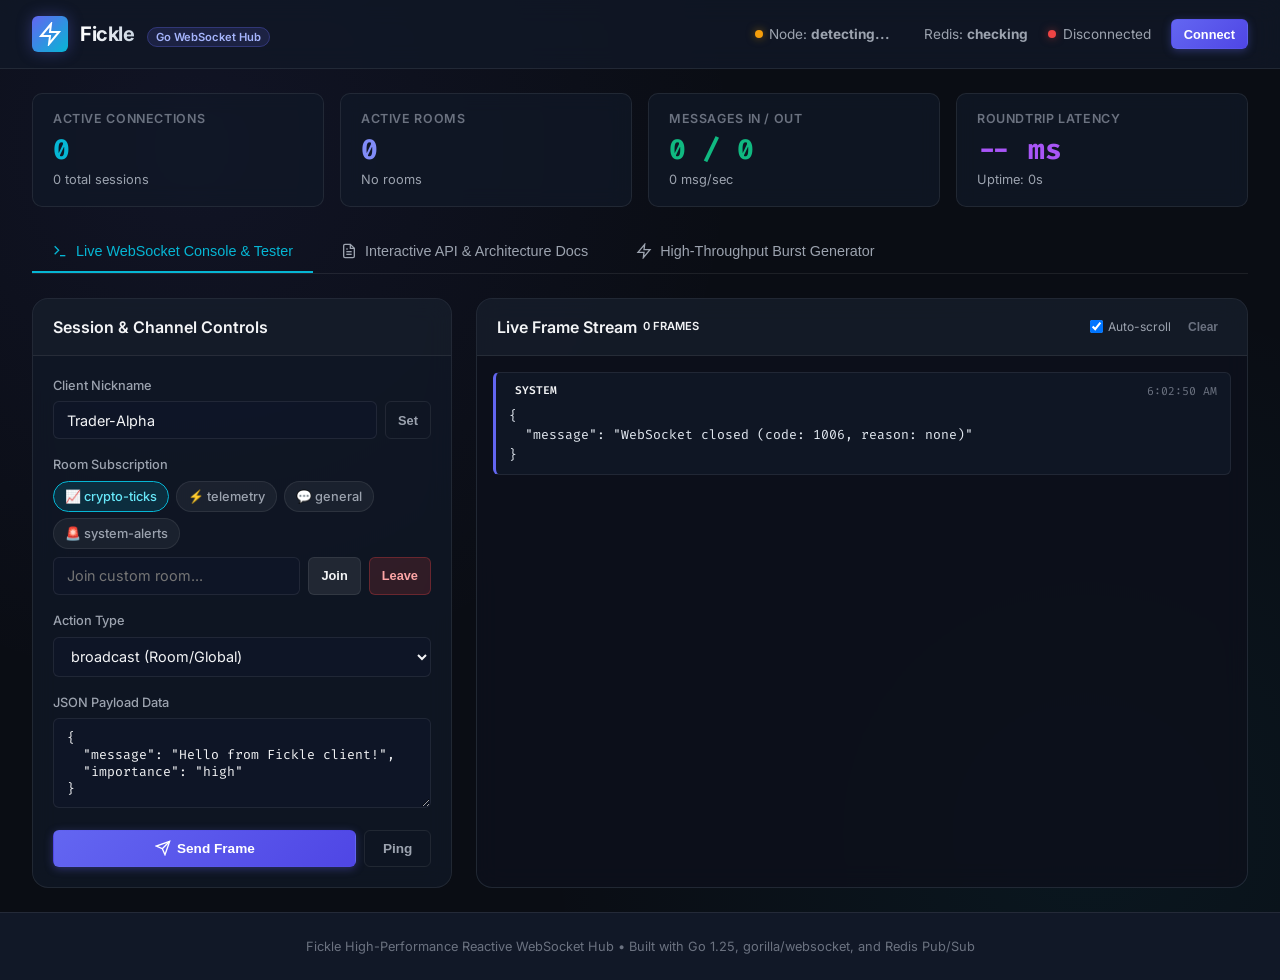
==== web/index.html @ 57c39320 "full app setup and creation" ====
<!DOCTYPE html>
<html lang="en">
<head>
  <meta charset="UTF-8">
  <meta name="viewport" content="width=device-width, initial-scale=1.0">
  <title>Fickle | High-Throughput Concurrent WebSocket Server</title>
  <link rel="preconnect" href="https://fonts.googleapis.com">
  <link rel="preconnect" href="https://fonts.gstatic.com" crossorigin>
  <link href="https://fonts.googleapis.com/css2?family=Fira+Code:wght@400;500;600&family=Inter:wght@300;400;500;600;700&display=swap" rel="stylesheet">
  <link rel="stylesheet" href="style.css">
</head>
<body>
  <!-- Header Bar -->
  <header class="navbar">
    <div class="nav-brand">
      <div class="brand-logo">
        <svg width="24" height="24" viewBox="0 0 24 24" fill="none" stroke="currentColor" stroke-width="2">
          <path d="M13 2L3 14h9l-1 8 10-12h-9l1-8z"></path>
        </svg>
      </div>
      <div class="brand-text">
        <span class="brand-name">Fickle</span>
        <span class="brand-tag">Go WebSocket Hub</span>
      </div>
    </div>

    <!-- Cluster & Connection Status Badges -->
    <div class="nav-status">
      <div class="status-item" id="nodeBadge">
        <span class="dot yellow"></span>
        <span class="status-text">Node: <strong id="nodeId">detecting...</strong></span>
      </div>
      <div class="status-item" id="redisBadge">
        <span class="dot" id="redisDot"></span>
        <span class="status-text">Redis: <strong id="redisStatus">checking</strong></span>
      </div>
      <div class="status-item" id="connBadge">
        <span class="dot red" id="connDot"></span>
        <span class="status-text" id="connStatus">Disconnected</span>
      </div>
      <button id="btnToggleConnect" class="btn btn-primary btn-sm">Connect</button>
    </div>
  </header>

  <!-- Main Container -->
  <main class="container">
    <!-- Top Telemetry Ribbon -->
    <div class="telemetry-ribbon">
      <div class="metric-card">
        <div class="metric-label">Active Connections</div>
        <div class="metric-value text-cyan" id="metricConnections">0</div>
        <div class="metric-sub" id="metricTotalSessions">0 total sessions</div>
      </div>
      <div class="metric-card">
        <div class="metric-label">Active Rooms</div>
        <div class="metric-value text-indigo" id="metricRooms">0</div>
        <div class="metric-sub" id="metricRoomsList">No rooms</div>
      </div>
      <div class="metric-card">
        <div class="metric-label">Messages In / Out</div>
        <div class="metric-value text-emerald">
          <span id="metricMsgIn">0</span> / <span id="metricMsgOut">0</span>
        </div>
        <div class="metric-sub" id="metricRate">0 msg/sec</div>
      </div>
      <div class="metric-card">
        <div class="metric-label">Roundtrip Latency</div>
        <div class="metric-value text-purple" id="metricLatency">-- ms</div>
        <div class="metric-sub" id="metricUptime">Uptime: 0s</div>
      </div>
    </div>

    <!-- View Mode Tabs -->
    <div class="tabs-header">
      <button class="tab-btn active" data-tab="tab-console">
        <svg width="16" height="16" viewBox="0 0 24 24" fill="none" stroke="currentColor" stroke-width="2"><polyline points="4 17 10 11 4 5"></polyline><line x1="12" y1="19" x2="20" y2="19"></line></svg>
        Live WebSocket Console & Tester
      </button>
      <button class="tab-btn" data-tab="tab-docs">
        <svg width="16" height="16" viewBox="0 0 24 24" fill="none" stroke="currentColor" stroke-width="2"><path d="M14 2H6a2 2 0 0 0-2 2v16a2 2 0 0 0 2 2h12a2 2 0 0 0 2-2V8z"></path><polyline points="14 2 14 8 20 8"></polyline><line x1="16" y1="13" x2="8" y2="13"></line><line x1="16" y1="17" x2="8" y2="17"></line><polyline points="10 9 9 9 8 9"></polyline></svg>
        Interactive API & Architecture Docs
      </button>
      <button class="tab-btn" data-tab="tab-bench">
        <svg width="16" height="16" viewBox="0 0 24 24" fill="none" stroke="currentColor" stroke-width="2"><polygon points="13 2 3 14 12 14 11 22 21 10 12 10 13 2"></polygon></svg>
        High-Throughput Burst Generator
      </button>
    </div>

    <!-- TAB 1: CONSOLE & LIVE STREAM -->
    <div id="tab-console" class="tab-content active">
      <div class="grid-2col">
        <!-- Left Panel: Controls & Rooms -->
        <div class="panel">
          <div class="panel-header">
            <h3>Session & Channel Controls</h3>
          </div>
          <div class="panel-body">
            <!-- Client Identity Form -->
            <div class="form-group">
              <label for="inputNickname">Client Nickname</label>
              <div class="input-with-button">
                <input type="text" id="inputNickname" class="form-input" placeholder="e.g. Alice" value="Trader-Alpha">
                <button id="btnUpdateNick" class="btn btn-outline btn-sm">Set</button>
              </div>
            </div>

            <!-- Rooms Management -->
            <div class="form-group">
              <label>Room Subscription</label>
              <div class="room-chips" id="roomChips">
                <span class="chip active" data-room="crypto-ticks">📈 crypto-ticks</span>
                <span class="chip" data-room="telemetry">⚡ telemetry</span>
                <span class="chip" data-room="general">💬 general</span>
                <span class="chip" data-room="system-alerts">🚨 system-alerts</span>
              </div>
              <div class="input-with-button mt-2">
                <input type="text" id="inputCustomRoom" class="form-input" placeholder="Join custom room...">
                <button id="btnJoinRoom" class="btn btn-secondary btn-sm">Join</button>
                <button id="btnLeaveRoom" class="btn btn-danger btn-sm">Leave</button>
              </div>
            </div>

            <!-- Outbound Message Composer -->
            <div class="form-group">
              <label for="selectAction">Action Type</label>
              <select id="selectAction" class="form-select">
                <option value="broadcast">broadcast (Room/Global)</option>
                <option value="direct_msg">direct_msg (P2P Client)</option>
                <option value="ping">ping (Heartbeat check)</option>
              </select>
            </div>

            <div class="form-group" id="groupTargetId" style="display:none;">
              <label for="inputTargetId">Target Client / Session ID</label>
              <input type="text" id="inputTargetId" class="form-input" placeholder="UUID or Session ID">
            </div>

            <div class="form-group">
              <label for="jsonPayload">JSON Payload Data</label>
              <textarea id="jsonPayload" class="form-textarea" rows="4">{
  "message": "Hello from Fickle client!",
  "importance": "high"
}</textarea>
            </div>

            <div class="action-buttons">
              <button id="btnSendFrame" class="btn btn-primary w-full">
                <svg width="16" height="16" viewBox="0 0 24 24" fill="none" stroke="currentColor" stroke-width="2"><line x1="22" y1="2" x2="11" y2="13"></line><polygon points="22 2 15 22 11 13 2 9 22 2"></polygon></svg>
                Send Frame
              </button>
              <button id="btnQuickPing" class="btn btn-outline">Ping</button>
            </div>
          </div>
        </div>

        <!-- Right Panel: Real-Time Stream Viewer -->
        <div class="panel">
          <div class="panel-header flex-between">
            <div class="flex-row">
              <h3>Live Frame Stream</h3>
              <span class="badge" id="streamCounter">0 frames</span>
            </div>
            <div class="flex-row gap-sm">
              <label class="switch-label">
                <input type="checkbox" id="chkAutoScroll" checked> Auto-scroll
              </label>
              <button id="btnClearStream" class="btn btn-ghost btn-xs">Clear</button>
            </div>
          </div>
          <div class="panel-body stream-container" id="streamFeed">
            <div class="stream-placeholder">
              <p>Click "Connect" to open WebSocket connection and stream events.</p>
            </div>
          </div>
        </div>
      </div>
    </div>

    <!-- TAB 2: INTERACTIVE API & ARCHITECTURE DOCS -->
    <div id="tab-docs" class="tab-content">
      <div class="docs-layout">
        <!-- Architecture Overview Card -->
        <div class="doc-card">
          <h2>📐 Architecture & Concurrency Topology</h2>
          <p>
            Fickle is engineered as a zero-copy, highly concurrent WebSocket hub in Go. Each client manages decoupled
            <code>readPump</code> and <code>writePump</code> goroutines connected via buffered channels with write coalescing and automatic backpressure defense.
          </p>

          <div class="ascii-diagram">
┌─────────────────────────────────────────────────────────────────────────────────┐
│                           HORIZONTAL CLUSTER ARCHITECTURE                       │
└─────────────────────────────────────────────────────────────────────────────────┘
        Client A                               Client B
           │ (WebSocket)                          │ (WebSocket)
           ▼                                      ▼
    ┌──────────────┐                       ┌──────────────┐
    │ Fickle Node 1│                       │ Fickle Node 2│
    │  (Port 8080) │                       │  (Port 8081) │
    └──────┬───────┘                       └──────┬───────┘
           │                                      │
           │ (Redis Pub/Sub: fickle:broadcast)    │
           └──────────────────┬───────────────────┘
                              ▼
                     ┌──────────────────┐
                     │ Redis Pub/Sub Hub│
                     │  (Message Sync)  │
                     └──────────────────┘
          </div>

          <h3>Core Concurrency Model</h3>
          <ul class="feature-list">
            <li><strong>Decoupled Goroutines:</strong> Dedicated <code>writePump</code> prevents slow network writes from stalling the event loop.</li>
            <li><strong>Write Coalescing:</strong> If multiple messages are queued in <code>send chan</code>, they are flushed in a single network frame, reducing syscalls under peak load.</li>
            <li><strong>Thread-Safe Mutex Guards:</strong> Atomic session registry and fast read-write mutexes (<code>sync.RWMutex</code>) for room subscriber lookups.</li>
            <li><strong>Redis Multi-Node Sync:</strong> Automatic fanout across cluster instances with origin node filtering to prevent infinite echo loops.</li>
            <li><strong>Request Tracing:</strong> Injects end-to-end <code>trace_id</code> into JSON logs and frame headers for distributed observability.</li>
          </ul>
        </div>

        <!-- WebSocket Protocol Specification -->
        <div class="doc-card">
          <h2>⚡ WebSocket Frame Protocol</h2>
          <p>Clients communicate with the server at <code>ws://host:port/ws</code> using structured JSON frames:</p>

          <div class="protocol-table">
            <table>
              <thead>
                <tr>
                  <th>Action</th>
                  <th>Direction</th>
                  <th>Required Fields</th>
                  <th>Description</th>
                </tr>
              </thead>
              <tbody>
                <tr>
                  <td><code>join_room</code></td>
                  <td>Client ➔ Server</td>
                  <td><code>action, room</code></td>
                  <td>Subscribes connection to a specific broadcast channel</td>
                </tr>
                <tr>
                  <td><code>leave_room</code></td>
                  <td>Client ➔ Server</td>
                  <td><code>action, room</code></td>
                  <td>Unsubscribes from the specified room</td>
                </tr>
                <tr>
                  <td><code>broadcast</code></td>
                  <td>Client ➔ Server</td>
                  <td><code>action, data</code> (room optional)</td>
                  <td>Broadcasts message to room members or globally; syncs over Redis</td>
                </tr>
                <tr>
                  <td><code>direct_msg</code></td>
                  <td>Client ➔ Server</td>
                  <td><code>action, target_id, data</code></td>
                  <td>Point-to-point delivery to a specific client/session ID</td>
                </tr>
                <tr>
                  <td><code>ping</code></td>
                  <td>Client ➔ Server</td>
                  <td><code>action</code></td>
                  <td>Application-level heartbeat request (server returns <code>pong</code>)</td>
                </tr>
              </tbody>
            </table>
          </div>

          <h3>Example Inbound Frame</h3>
          <pre class="code-block"><code>{
  "action": "broadcast",
  "room": "crypto-ticks",
  "data": { "symbol": "BTC/USDT", "signal": "BUY", "volume": 142.5 },
  "trace_id": "a90b6ec6-3684-48f5-93df-499346617bb4"
}</code></pre>

          <h3>Example Outbound Envelope</h3>
          <pre class="code-block"><code>{
  "type": "message",
  "action": "broadcast",
  "room": "crypto-ticks",
  "sender": {
    "id": "c1f7b7e6-72be-4977-9430-6644f14188b8",
    "nickname": "Trader-Alpha",
    "session_id": "4ddca12a-4db5-4b4d-be78-2d88194a8220"
  },
  "data": { ... },
  "trace_id": "a90b6ec6-3684-48f5-93df-499346617bb4",
  "node_id": "fickle-node-1",
  "timestamp": 1729221500000
}</code></pre>
        </div>

        <!-- REST API Reference -->
        <div class="doc-card">
          <h2>🌐 REST Management Endpoints</h2>
          <div class="endpoint-item">
            <div class="endpoint-badge get">GET</div>
            <div class="endpoint-url">/healthz</div>
            <div class="endpoint-desc">Health probe returning uptime, active connections, and Redis status.</div>
          </div>
          <div class="endpoint-item">
            <div class="endpoint-badge get">GET</div>
            <div class="endpoint-url">/api/v1/metrics</div>
            <div class="endpoint-desc">Operational telemetry: msgs in/out, active rooms, total sessions.</div>
          </div>
          <div class="endpoint-item">
            <div class="endpoint-badge get">GET</div>
            <div class="endpoint-url">/api/v1/rooms</div>
            <div class="endpoint-desc">List of all active rooms with client membership counts.</div>
          </div>
          <div class="endpoint-item">
            <div class="endpoint-badge post">POST</div>
            <div class="endpoint-url">/api/v1/broadcast</div>
            <div class="endpoint-desc">External webhook endpoint to publish frames into any WebSocket room.</div>
          </div>

          <h3>cURL Integration Example</h3>
          <pre class="code-block"><code>curl -X POST http://localhost:8080/api/v1/broadcast \
  -H "Content-Type: application/json" \
  -H "X-Request-ID: $(uuidgen)" \
  -d '{"room":"crypto-ticks","data":{"symbol":"SOL/USDT","price":198.40}}'</code></pre>
        </div>
      </div>
    </div>

    <!-- TAB 3: HIGH-THROUGHPUT BURST GENERATOR -->
    <div id="tab-bench" class="tab-content">
      <div class="doc-card">
        <h2>🚀 High-Throughput Burst & Stress Generator</h2>
        <p>
          Simulate high-concurrency client load directly from your browser to test server throughput, channel buffering,
          and Redis synchronization!
        </p>

        <div class="burst-controls">
          <div class="form-group">
            <label>Burst Rate: <span id="rateLabel" class="text-cyan">20 messages / sec</span></label>
            <input type="range" id="rateSlider" min="5" max="100" value="20" step="5" class="form-range">
          </div>

          <div class="form-group">
            <label for="selectBurstRoom">Target Room</label>
            <select id="selectBurstRoom" class="form-select">
              <option value="crypto-ticks">crypto-ticks</option>
              <option value="telemetry">telemetry</option>
              <option value="general">general</option>
            </select>
          </div>

          <div class="burst-actions">
            <button id="btnStartBurst" class="btn btn-primary">Start High-Rate Burst</button>
            <button id="btnStopBurst" class="btn btn-danger" disabled>Stop Burst</button>
          </div>
        </div>

        <div class="burst-metrics-grid">
          <div class="metric-card">
            <div class="metric-label">Burst Frames Dispatched</div>
            <div class="metric-value text-cyan" id="burstSentCount">0</div>
          </div>
          <div class="metric-card">
            <div class="metric-label">Acks / Echoes Received</div>
            <div class="metric-value text-emerald" id="burstRecvCount">0</div>
          </div>
          <div class="metric-card">
            <div class="metric-label">Measured Delivery Rate</div>
            <div class="metric-value text-purple" id="burstRateDisplay">0 msg/s</div>
          </div>
        </div>
      </div>
    </div>
  </main>

  <footer class="footer">
    <p>Fickle High-Performance Reactive WebSocket Hub • Built with Go 1.25, gorilla/websocket, and Redis Pub/Sub</p>
  </footer>

  <script src="app.js"></script>
</body>
</html>
---- web/style.css ----
/* Modern Design System Tokens */
:root {
  --bg-primary: #0a0d14;
  --bg-surface: #111827;
  --bg-card: rgba(17, 24, 39, 0.75);
  --bg-card-hover: rgba(30, 41, 59, 0.85);
  --border-color: rgba(255, 255, 255, 0.08);
  --border-focus: #6366f1;

  --text-main: #f3f4f6;
  --text-muted: #9ca3af;
  --text-dim: #6b7280;

  --accent-indigo: #6366f1;
  --accent-indigo-glow: rgba(99, 102, 241, 0.35);
  --accent-cyan: #06b6d4;
  --accent-cyan-glow: rgba(6, 182, 212, 0.3);
  --accent-emerald: #10b981;
  --accent-emerald-glow: rgba(16, 185, 129, 0.3);
  --accent-purple: #a855f7;
  --accent-yellow: #f59e0b;
  --accent-red: #ef4444;

  --radius-sm: 6px;
  --radius-md: 10px;
  --radius-lg: 16px;

  --font-sans: 'Inter', -apple-system, BlinkMacSystemFont, 'Segoe UI', Roboto, sans-serif;
  --font-mono: 'Fira Code', monospace;
  --transition: all 0.2s cubic-bezier(0.16, 1, 0.3, 1);
}

* {
  box-sizing: border-box;
  margin: 0;
  padding: 0;
}

body {
  font-family: var(--font-sans);
  background-color: var(--bg-primary);
  color: var(--text-main);
  line-height: 1.5;
  min-height: 100vh;
  display: flex;
  flex-direction: column;
  background-image: 
    radial-gradient(circle at 15% 15%, rgba(99, 102, 241, 0.08) 0%, transparent 40%),
    radial-gradient(circle at 85% 85%, rgba(6, 182, 212, 0.06) 0%, transparent 40%);
}

/* Header & Navbar */
.navbar {
  display: flex;
  justify-content: space-between;
  align-items: center;
  padding: 1rem 2rem;
  background: rgba(17, 24, 39, 0.8);
  backdrop-filter: blur(12px);
  border-bottom: 1px solid var(--border-color);
  position: sticky;
  top: 0;
  z-index: 100;
}

.nav-brand {
  display: flex;
  align-items: center;
  gap: 0.75rem;
}

.brand-logo {
  background: linear-gradient(135deg, var(--accent-indigo), var(--accent-cyan));
  color: white;
  width: 36px;
  height: 36px;
  border-radius: var(--radius-sm);
  display: flex;
  align-items: center;
  justify-content: center;
  box-shadow: 0 0 15px var(--accent-indigo-glow);
}

.brand-name {
  font-size: 1.25rem;
  font-weight: 700;
  letter-spacing: -0.02em;
  background: linear-gradient(90deg, #fff, #cbd5e1);
  -webkit-background-clip: text;
  -webkit-text-fill-color: transparent;
}

.brand-tag {
  font-size: 0.7rem;
  font-weight: 600;
  padding: 2px 8px;
  background: rgba(99, 102, 241, 0.15);
  color: #a5b4fc;
  border: 1px solid rgba(99, 102, 241, 0.3);
  border-radius: 999px;
  margin-left: 0.5rem;
}

.nav-status {
  display: flex;
  align-items: center;
  gap: 1.25rem;
}

.status-item {
  display: flex;
  align-items: center;
  gap: 0.4rem;
  font-size: 0.85rem;
  color: var(--text-muted);
}

.dot {
  width: 8px;
  height: 8px;
  border-radius: 50%;
  display: inline-block;
}

.dot.green {
  background-color: var(--accent-emerald);
  box-shadow: 0 0 8px var(--accent-emerald-glow);
}

.dot.red {
  background-color: var(--accent-red);
  box-shadow: 0 0 8px rgba(239, 68, 68, 0.5);
}

.dot.yellow {
  background-color: var(--accent-yellow);
  box-shadow: 0 0 8px rgba(245, 158, 11, 0.5);
}

/* Layout Container */
.container {
  max-width: 1400px;
  margin: 0 auto;
  padding: 1.5rem 2rem;
  flex: 1;
  width: 100%;
}

/* Telemetry Ribbon */
.telemetry-ribbon {
  display: grid;
  grid-template-columns: repeat(auto-fit, minmax(220px, 1fr));
  gap: 1rem;
  margin-bottom: 1.5rem;
}

.metric-card {
  background: var(--bg-card);
  backdrop-filter: blur(10px);
  border: 1px solid var(--border-color);
  border-radius: var(--radius-md);
  padding: 1rem 1.25rem;
  display: flex;
  flex-direction: column;
  transition: var(--transition);
}

.metric-card:hover {
  border-color: rgba(255, 255, 255, 0.15);
  transform: translateY(-2px);
  box-shadow: 0 8px 24px rgba(0, 0, 0, 0.3);
}

.metric-label {
  font-size: 0.78rem;
  text-transform: uppercase;
  letter-spacing: 0.05em;
  color: var(--text-dim);
  margin-bottom: 0.25rem;
  font-weight: 600;
}

.metric-value {
  font-size: 1.75rem;
  font-weight: 700;
  font-family: var(--font-mono);
  line-height: 1.2;
}

.metric-sub {
  font-size: 0.8rem;
  color: var(--text-muted);
  margin-top: 0.25rem;
}

.text-cyan { color: var(--accent-cyan); }
.text-indigo { color: #818cf8; }
.text-emerald { color: var(--accent-emerald); }
.text-purple { color: var(--accent-purple); }

/* Tabs Header */
.tabs-header {
  display: flex;
  gap: 0.5rem;
  border-bottom: 1px solid var(--border-color);
  margin-bottom: 1.5rem;
}

.tab-btn {
  display: flex;
  align-items: center;
  gap: 0.5rem;
  padding: 0.75rem 1.25rem;
  background: transparent;
  border: none;
  border-bottom: 2px solid transparent;
  color: var(--text-muted);
  font-size: 0.9rem;
  font-weight: 500;
  cursor: pointer;
  transition: var(--transition);
}

.tab-btn:hover {
  color: var(--text-main);
}

.tab-btn.active {
  color: var(--accent-cyan);
  border-bottom-color: var(--accent-cyan);
}

.tab-content {
  display: none;
}

.tab-content.active {
  display: block;
}

/* Grid Layouts */
.grid-2col {
  display: grid;
  grid-template-columns: 420px 1fr;
  gap: 1.5rem;
}

@media (max-width: 1024px) {
  .grid-2col {
    grid-template-columns: 1fr;
  }
}

/* Panels */
.panel {
  background: var(--bg-card);
  backdrop-filter: blur(12px);
  border: 1px solid var(--border-color);
  border-radius: var(--radius-lg);
  overflow: hidden;
  display: flex;
  flex-direction: column;
}

.panel-header {
  padding: 1rem 1.25rem;
  border-bottom: 1px solid var(--border-color);
  background: rgba(255, 255, 255, 0.02);
}

.panel-header h3 {
  font-size: 1rem;
  font-weight: 600;
  color: var(--text-main);
}

.panel-body {
  padding: 1.25rem;
  flex: 1;
}

/* Forms & Inputs */
.form-group {
  margin-bottom: 1rem;
}

.form-group label {
  display: block;
  font-size: 0.8rem;
  font-weight: 500;
  color: var(--text-muted);
  margin-bottom: 0.4rem;
}

.form-input, .form-select, .form-textarea {
  width: 100%;
  background: rgba(15, 23, 42, 0.6);
  border: 1px solid var(--border-color);
  border-radius: var(--radius-sm);
  padding: 0.6rem 0.8rem;
  color: var(--text-main);
  font-family: var(--font-sans);
  font-size: 0.9rem;
  transition: var(--transition);
}

.form-textarea {
  font-family: var(--font-mono);
  font-size: 0.82rem;
  resize: vertical;
}

.form-input:focus, .form-select:focus, .form-textarea:focus {
  outline: none;
  border-color: var(--accent-indigo);
  box-shadow: 0 0 0 3px var(--accent-indigo-glow);
}

.input-with-button {
  display: flex;
  gap: 0.5rem;
}

.input-with-button .form-input {
  flex: 1;
}

.mt-2 { margin-top: 0.5rem; }
.w-full { width: 100%; }

/* Buttons */
.btn {
  display: inline-flex;
  align-items: center;
  justify-content: center;
  gap: 0.4rem;
  padding: 0.6rem 1.1rem;
  font-size: 0.85rem;
  font-weight: 600;
  border-radius: var(--radius-sm);
  cursor: pointer;
  border: 1px solid transparent;
  transition: var(--transition);
  user-select: none;
}

.btn-sm {
  padding: 0.4rem 0.75rem;
  font-size: 0.8rem;
}

.btn-xs {
  padding: 0.25rem 0.5rem;
  font-size: 0.75rem;
}

.btn-primary {
  background: linear-gradient(135deg, var(--accent-indigo), #4f46e5);
  color: white;
  box-shadow: 0 2px 8px var(--accent-indigo-glow);
}

.btn-primary:hover {
  background: linear-gradient(135deg, #4f46e5, #4338ca);
  transform: translateY(-1px);
}

.btn-secondary {
  background: rgba(255, 255, 255, 0.08);
  color: var(--text-main);
  border-color: var(--border-color);
}

.btn-secondary:hover {
  background: rgba(255, 255, 255, 0.14);
}

.btn-outline {
  background: transparent;
  border-color: var(--border-color);
  color: var(--text-muted);
}

.btn-outline:hover {
  border-color: var(--accent-indigo);
  color: var(--text-main);
}

.btn-danger {
  background: rgba(239, 68, 68, 0.15);
  color: #fca5a5;
  border-color: rgba(239, 68, 68, 0.3);
}

.btn-danger:hover {
  background: rgba(239, 68, 68, 0.25);
}

.btn-ghost {
  background: transparent;
  color: var(--text-dim);
}

.btn-ghost:hover {
  color: var(--text-main);
}

.btn:disabled {
  opacity: 0.5;
  cursor: not-allowed;
  transform: none;
}

.action-buttons {
  display: flex;
  gap: 0.5rem;
  margin-top: 0.75rem;
}

/* Room Chips */
.room-chips {
  display: flex;
  flex-wrap: wrap;
  gap: 0.4rem;
}

.chip {
  padding: 0.3rem 0.7rem;
  font-size: 0.8rem;
  font-weight: 500;
  border-radius: 999px;
  background: rgba(255, 255, 255, 0.05);
  border: 1px solid var(--border-color);
  color: var(--text-muted);
  cursor: pointer;
  transition: var(--transition);
}

.chip:hover {
  background: rgba(255, 255, 255, 0.1);
  color: var(--text-main);
}

.chip.active {
  background: rgba(6, 182, 212, 0.15);
  border-color: var(--accent-cyan);
  color: #67e8f9;
}

/* Stream Viewer */
.stream-container {
  height: 540px;
  overflow-y: auto;
  display: flex;
  flex-direction: column;
  gap: 0.6rem;
  background: rgba(10, 13, 20, 0.6);
  font-family: var(--font-mono);
  font-size: 0.82rem;
  border-radius: 0 0 var(--radius-lg) var(--radius-lg);
  padding: 1rem;
}

.stream-placeholder {
  display: flex;
  align-items: center;
  justify-content: center;
  height: 100%;
  color: var(--text-dim);
  font-size: 0.9rem;
}

.frame-item {
  background: rgba(17, 24, 39, 0.85);
  border: 1px solid var(--border-color);
  border-left: 3px solid var(--accent-indigo);
  border-radius: var(--radius-sm);
  padding: 0.6rem 0.8rem;
  animation: fadeIn 0.15s ease-out;
}

.frame-item.tick {
  border-left-color: var(--accent-cyan);
}

.frame-item.ack {
  border-left-color: var(--accent-emerald);
}

.frame-item.error {
  border-left-color: var(--accent-red);
}

.frame-header {
  display: flex;
  justify-content: space-between;
  align-items: center;
  margin-bottom: 0.3rem;
  font-size: 0.75rem;
}

.frame-meta {
  display: flex;
  align-items: center;
  gap: 0.4rem;
}

.badge {
  display: inline-block;
  padding: 1px 6px;
  border-radius: 4px;
  font-size: 0.7rem;
  font-weight: 600;
  text-transform: uppercase;
}

.badge-room {
  background: rgba(6, 182, 212, 0.15);
  color: #67e8f9;
}

.badge-sender {
  background: rgba(99, 102, 241, 0.15);
  color: #a5b4fc;
}

.frame-time {
  color: var(--text-dim);
  font-size: 0.72rem;
}

.frame-body {
  color: #e2e8f0;
  white-space: pre-wrap;
  word-break: break-all;
  max-height: 180px;
  overflow-y: auto;
}

/* Documentation Layout */
.docs-layout {
  display: flex;
  flex-direction: column;
  gap: 1.5rem;
}

.doc-card {
  background: var(--bg-card);
  border: 1px solid var(--border-color);
  border-radius: var(--radius-lg);
  padding: 1.5rem 2rem;
}

.doc-card h2 {
  font-size: 1.35rem;
  font-weight: 700;
  margin-bottom: 0.75rem;
  color: var(--text-main);
}

.doc-card h3 {
  font-size: 1rem;
  font-weight: 600;
  margin: 1.25rem 0 0.5rem 0;
  color: #cbd5e1;
}

.doc-card p {
  color: var(--text-muted);
  margin-bottom: 1rem;
  line-height: 1.6;
}

.ascii-diagram {
  background: #060910;
  border: 1px solid rgba(255, 255, 255, 0.05);
  border-radius: var(--radius-sm);
  padding: 1.25rem;
  font-family: var(--font-mono);
  font-size: 0.8rem;
  color: #38bdf8;
  overflow-x: auto;
  margin: 1rem 0;
  line-height: 1.4;
}

.feature-list {
  list-style: none;
  display: flex;
  flex-direction: column;
  gap: 0.5rem;
}

.feature-list li {
  position: relative;
  padding-left: 1.5rem;
  color: var(--text-muted);
}

.feature-list li::before {
  content: "✔";
  position: absolute;
  left: 0;
  color: var(--accent-emerald);
  font-size: 0.8rem;
}

.protocol-table {
  overflow-x: auto;
  margin: 1rem 0;
}

table {
  width: 100%;
  border-collapse: collapse;
  font-size: 0.85rem;
}

th, td {
  padding: 0.75rem 1rem;
  text-align: left;
  border-bottom: 1px solid var(--border-color);
}

th {
  background: rgba(255, 255, 255, 0.03);
  color: var(--text-dim);
  text-transform: uppercase;
  font-size: 0.72rem;
  letter-spacing: 0.05em;
}

td code {
  background: rgba(255, 255, 255, 0.07);
  padding: 2px 6px;
  border-radius: 4px;
  font-family: var(--font-mono);
  font-size: 0.8rem;
  color: #93c5fd;
}

.code-block {
  background: #060910;
  border: 1px solid var(--border-color);
  border-radius: var(--radius-sm);
  padding: 1rem;
  font-family: var(--font-mono);
  font-size: 0.82rem;
  color: #a5f3fc;
  overflow-x: auto;
  margin: 0.75rem 0;
}

.endpoint-item {
  display: flex;
  align-items: center;
  gap: 0.75rem;
  padding: 0.6rem 0;
  border-bottom: 1px solid rgba(255, 255, 255, 0.04);
}

.endpoint-badge {
  font-size: 0.72rem;
  font-weight: 700;
  padding: 2px 8px;
  border-radius: 4px;
  font-family: var(--font-mono);
}

.endpoint-badge.get {
  background: rgba(16, 185, 129, 0.15);
  color: #34d399;
}

.endpoint-badge.post {
  background: rgba(99, 102, 241, 0.15);
  color: #818cf8;
}

.endpoint-url {
  font-family: var(--font-mono);
  font-size: 0.88rem;
  color: var(--text-main);
  min-width: 140px;
}

.endpoint-desc {
  font-size: 0.84rem;
  color: var(--text-muted);
}

/* Burst Tab */
.burst-controls {
  background: rgba(15, 23, 42, 0.4);
  border: 1px solid var(--border-color);
  border-radius: var(--radius-md);
  padding: 1.25rem;
  margin: 1.5rem 0;
  max-width: 600px;
}

.form-range {
  width: 100%;
  accent-color: var(--accent-cyan);
}

.burst-actions {
  display: flex;
  gap: 0.75rem;
  margin-top: 1rem;
}

.burst-metrics-grid {
  display: grid;
  grid-template-columns: repeat(auto-fit, minmax(220px, 1fr));
  gap: 1rem;
  max-width: 800px;
}

/* Utilities & Animations */
.flex-between {
  display: flex;
  justify-content: space-between;
  align-items: center;
}

.flex-row {
  display: flex;
  align-items: center;
}

.gap-sm {
  gap: 0.5rem;
}

.switch-label {
  font-size: 0.75rem;
  color: var(--text-muted);
  cursor: pointer;
  display: flex;
  align-items: center;
  gap: 0.3rem;
}

@keyframes fadeIn {
  from { opacity: 0; transform: translateY(-4px); }
  to { opacity: 1; transform: translateY(0); }
}

.footer {
  text-align: center;
  padding: 1.5rem;
  font-size: 0.8rem;
  color: var(--text-dim);
  border-top: 1px solid var(--border-color);
  background: var(--bg-surface);
}
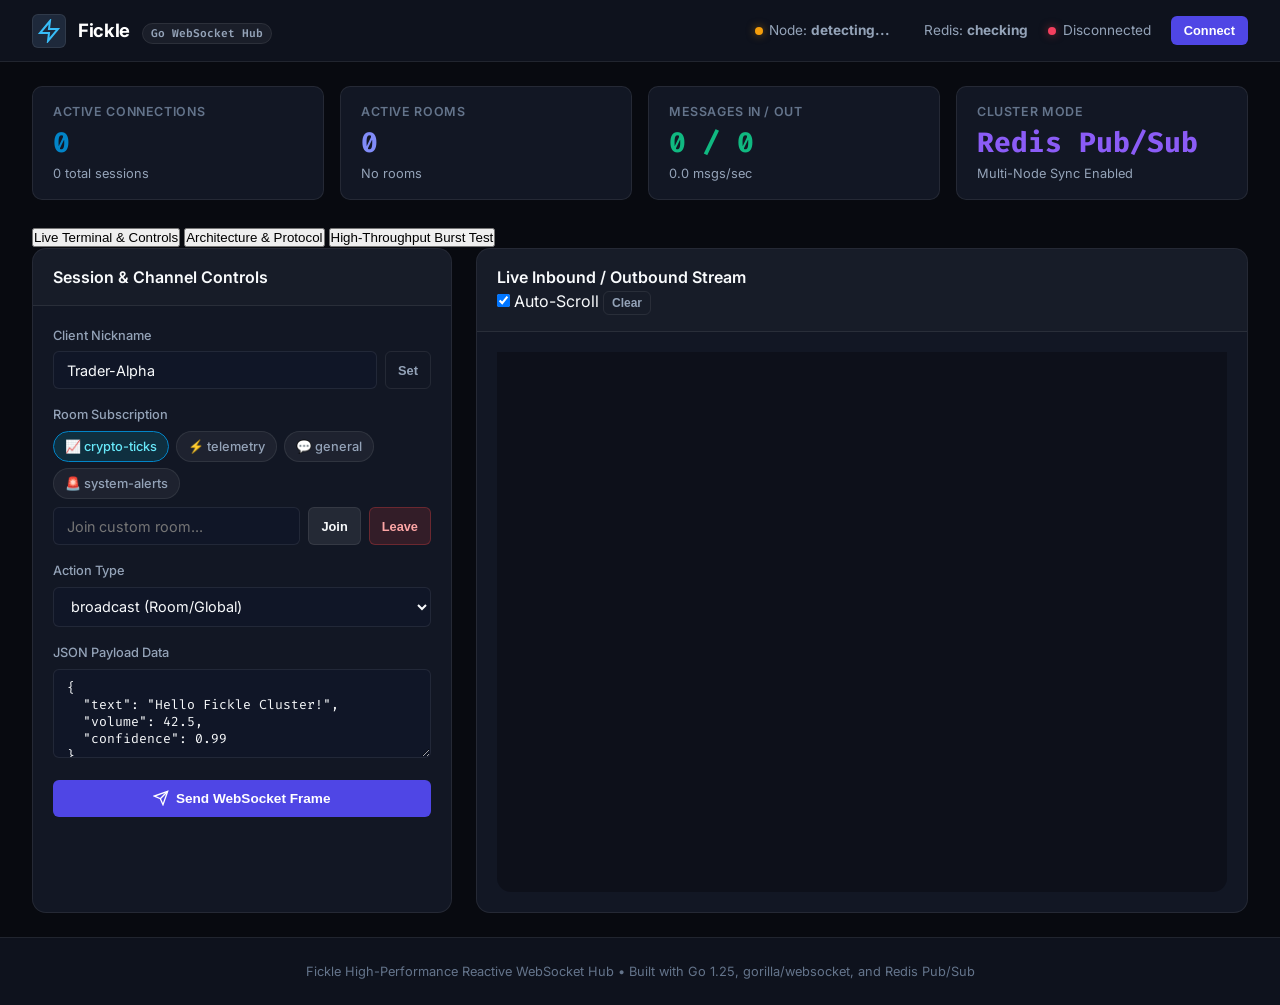
==== commit bba908bc: "feat: layered clean architecture and modern developer console UI" ====
--- a/web/index.html
+++ b/web/index.html
@@ -61,32 +61,23 @@
         <div class="metric-value text-emerald">
           <span id="metricMsgIn">0</span> / <span id="metricMsgOut">0</span>
         </div>
-        <div class="metric-sub" id="metricRate">0 msg/sec</div>
+        <div class="metric-sub" id="metricRate">0.0 msgs/sec</div>
       </div>
       <div class="metric-card">
-        <div class="metric-label">Roundtrip Latency</div>
-        <div class="metric-value text-purple" id="metricLatency">-- ms</div>
-        <div class="metric-sub" id="metricUptime">Uptime: 0s</div>
-      </div>
-    </div>
-
-    <!-- View Mode Tabs -->
-    <div class="tabs-header">
-      <button class="tab-btn active" data-tab="tab-console">
-        <svg width="16" height="16" viewBox="0 0 24 24" fill="none" stroke="currentColor" stroke-width="2"><polyline points="4 17 10 11 4 5"></polyline><line x1="12" y1="19" x2="20" y2="19"></line></svg>
-        Live WebSocket Console & Tester
-      </button>
-      <button class="tab-btn" data-tab="tab-docs">
-        <svg width="16" height="16" viewBox="0 0 24 24" fill="none" stroke="currentColor" stroke-width="2"><path d="M14 2H6a2 2 0 0 0-2 2v16a2 2 0 0 0 2 2h12a2 2 0 0 0 2-2V8z"></path><polyline points="14 2 14 8 20 8"></polyline><line x1="16" y1="13" x2="8" y2="13"></line><line x1="16" y1="17" x2="8" y2="17"></line><polyline points="10 9 9 9 8 9"></polyline></svg>
-        Interactive API & Architecture Docs
-      </button>
-      <button class="tab-btn" data-tab="tab-bench">
-        <svg width="16" height="16" viewBox="0 0 24 24" fill="none" stroke="currentColor" stroke-width="2"><polygon points="13 2 3 14 12 14 11 22 21 10 12 10 13 2"></polygon></svg>
-        High-Throughput Burst Generator
-      </button>
-    </div>
-
-    <!-- TAB 1: CONSOLE & LIVE STREAM -->
+        <div class="metric-label">Cluster Mode</div>
+        <div class="metric-value text-purple" id="metricClusterMode">Redis Pub/Sub</div>
+        <div class="metric-sub">Multi-Node Sync Enabled</div>
+      </div>
+    </div>
+
+    <!-- Tab Bar -->
+    <div class="tab-bar">
+      <button class="tab-button active" data-tab="tab-console">Live Terminal & Controls</button>
+      <button class="tab-button" data-tab="tab-docs">Architecture & Protocol</button>
+      <button class="tab-button" data-tab="tab-bench">High-Throughput Burst Test</button>
+    </div>
+
+    <!-- TAB 1: LIVE CONSOLE -->
     <div id="tab-console" class="tab-content active">
       <div class="grid-2col">
         <!-- Left Panel: Controls & Rooms -->
@@ -138,45 +129,42 @@
             <div class="form-group">
               <label for="jsonPayload">JSON Payload Data</label>
               <textarea id="jsonPayload" class="form-textarea" rows="4">{
-  "message": "Hello from Fickle client!",
-  "importance": "high"
+  "text": "Hello Fickle Cluster!",
+  "volume": 42.5,
+  "confidence": 0.99
 }</textarea>
             </div>
 
-            <div class="action-buttons">
-              <button id="btnSendFrame" class="btn btn-primary w-full">
+            <div class="form-actions">
+              <button id="btnSendMessage" class="btn btn-primary" style="width:100%;">
                 <svg width="16" height="16" viewBox="0 0 24 24" fill="none" stroke="currentColor" stroke-width="2"><line x1="22" y1="2" x2="11" y2="13"></line><polygon points="22 2 15 22 11 13 2 9 22 2"></polygon></svg>
-                Send Frame
+                Send WebSocket Frame
               </button>
-              <button id="btnQuickPing" class="btn btn-outline">Ping</button>
-            </div>
-          </div>
-        </div>
-
-        <!-- Right Panel: Real-Time Stream Viewer -->
+            </div>
+          </div>
+        </div>
+
+        <!-- Right Panel: Real-time Message Stream -->
         <div class="panel">
-          <div class="panel-header flex-between">
-            <div class="flex-row">
-              <h3>Live Frame Stream</h3>
-              <span class="badge" id="streamCounter">0 frames</span>
-            </div>
-            <div class="flex-row gap-sm">
-              <label class="switch-label">
-                <input type="checkbox" id="chkAutoScroll" checked> Auto-scroll
+          <div class="panel-header">
+            <h3>Live Inbound / Outbound Stream</h3>
+            <div class="panel-header-actions">
+              <label class="checkbox-label">
+                <input type="checkbox" id="chkAutoScroll" checked> Auto-Scroll
               </label>
-              <button id="btnClearStream" class="btn btn-ghost btn-xs">Clear</button>
-            </div>
-          </div>
-          <div class="panel-body stream-container" id="streamFeed">
-            <div class="stream-placeholder">
-              <p>Click "Connect" to open WebSocket connection and stream events.</p>
-            </div>
-          </div>
-        </div>
-      </div>
-    </div>
-
-    <!-- TAB 2: INTERACTIVE API & ARCHITECTURE DOCS -->
+              <button id="btnClearStream" class="btn btn-outline btn-xs">Clear</button>
+            </div>
+          </div>
+          <div class="panel-body p-0">
+            <div id="messageStream" class="stream-container">
+              <!-- Dynamically populated stream items -->
+            </div>
+          </div>
+        </div>
+      </div>
+    </div>
+
+    <!-- TAB 2: ARCHITECTURE & PROTOCOL DOCS -->
     <div id="tab-docs" class="tab-content">
       <div class="docs-layout">
         <!-- Architecture Overview Card -->
@@ -187,10 +175,10 @@
             <code>readPump</code> and <code>writePump</code> goroutines connected via buffered channels with write coalescing and automatic backpressure defense.
           </p>
 
-          <div class="ascii-diagram">
-┌─────────────────────────────────────────────────────────────────────────────────┐
-│                           HORIZONTAL CLUSTER ARCHITECTURE                       │
-└─────────────────────────────────────────────────────────────────────────────────┘
+          <pre class="ascii-diagram">
+┌─────────────────────────────────────────────────────────────────────────────┐
+│                           HORIZONTAL CLUSTER ARCHITECTURE                   │
+└─────────────────────────────────────────────────────────────────────────────┘
         Client A                               Client B
            │ (WebSocket)                          │ (WebSocket)
            ▼                                      ▼
@@ -206,7 +194,7 @@
                      │ Redis Pub/Sub Hub│
                      │  (Message Sync)  │
                      └──────────────────┘
-          </div>
+          </pre>
 
           <h3>Core Concurrency Model</h3>
           <ul class="feature-list">
@@ -236,31 +224,31 @@
               <tbody>
                 <tr>
                   <td><code>join_room</code></td>
-                  <td>Client ➔ Server</td>
+                  <td>Client → Server</td>
                   <td><code>action, room</code></td>
                   <td>Subscribes connection to a specific broadcast channel</td>
                 </tr>
                 <tr>
                   <td><code>leave_room</code></td>
-                  <td>Client ➔ Server</td>
+                  <td>Client → Server</td>
                   <td><code>action, room</code></td>
                   <td>Unsubscribes from the specified room</td>
                 </tr>
                 <tr>
                   <td><code>broadcast</code></td>
-                  <td>Client ➔ Server</td>
+                  <td>Client → Server</td>
                   <td><code>action, data</code> (room optional)</td>
                   <td>Broadcasts message to room members or globally; syncs over Redis</td>
                 </tr>
                 <tr>
                   <td><code>direct_msg</code></td>
-                  <td>Client ➔ Server</td>
+                  <td>Client → Server</td>
                   <td><code>action, target_id, data</code></td>
                   <td>Point-to-point delivery to a specific client/session ID</td>
                 </tr>
                 <tr>
                   <td><code>ping</code></td>
-                  <td>Client ➔ Server</td>
+                  <td>Client → Server</td>
                   <td><code>action</code></td>
                   <td>Application-level heartbeat request (server returns <code>pong</code>)</td>
                 </tr>
@@ -379,5 +367,6 @@
   </footer>
 
   <script src="app.js"></script>
+  <script src="web/app.js"></script>
 </body>
 </html>
--- a/web/style.css
+++ b/web/style.css
@@ -1,33 +1,30 @@
 /* Modern Design System Tokens */
 :root {
-  --bg-primary: #0a0d14;
-  --bg-surface: #111827;
-  --bg-card: rgba(17, 24, 39, 0.75);
-  --bg-card-hover: rgba(30, 41, 59, 0.85);
+  --bg-primary: #080a10;
+  --bg-surface: #0e121d;
+  --bg-card: #121724;
+  --bg-card-hover: #182032;
   --border-color: rgba(255, 255, 255, 0.08);
-  --border-focus: #6366f1;
-
-  --text-main: #f3f4f6;
-  --text-muted: #9ca3af;
-  --text-dim: #6b7280;
-
-  --accent-indigo: #6366f1;
-  --accent-indigo-glow: rgba(99, 102, 241, 0.35);
-  --accent-cyan: #06b6d4;
-  --accent-cyan-glow: rgba(6, 182, 212, 0.3);
+  --border-focus: #3b82f6;
+
+  --text-main: #f8fafc;
+  --text-muted: #94a3b8;
+  --text-dim: #64748b;
+
+  --accent-indigo: #4f46e5;
+  --accent-cyan: #0284c7;
   --accent-emerald: #10b981;
-  --accent-emerald-glow: rgba(16, 185, 129, 0.3);
-  --accent-purple: #a855f7;
+  --accent-purple: #8b5cf6;
   --accent-yellow: #f59e0b;
-  --accent-red: #ef4444;
+  --accent-red: #f43f5e;
 
   --radius-sm: 6px;
   --radius-md: 10px;
-  --radius-lg: 16px;
+  --radius-lg: 14px;
 
   --font-sans: 'Inter', -apple-system, BlinkMacSystemFont, 'Segoe UI', Roboto, sans-serif;
-  --font-mono: 'Fira Code', monospace;
-  --transition: all 0.2s cubic-bezier(0.16, 1, 0.3, 1);
+  --font-mono: 'Fira Code', 'JetBrains Mono', monospace;
+  --transition: all 0.15s ease;
 }
 
 * {
@@ -44,9 +41,6 @@
   min-height: 100vh;
   display: flex;
   flex-direction: column;
-  background-image: 
-    radial-gradient(circle at 15% 15%, rgba(99, 102, 241, 0.08) 0%, transparent 40%),
-    radial-gradient(circle at 85% 85%, rgba(6, 182, 212, 0.06) 0%, transparent 40%);
 }
 
 /* Header & Navbar */
@@ -54,9 +48,8 @@
   display: flex;
   justify-content: space-between;
   align-items: center;
-  padding: 1rem 2rem;
-  background: rgba(17, 24, 39, 0.8);
-  backdrop-filter: blur(12px);
+  padding: 0.85rem 2rem;
+  background: var(--bg-surface);
   border-bottom: 1px solid var(--border-color);
   position: sticky;
   top: 0;
@@ -70,33 +63,32 @@
 }
 
 .brand-logo {
-  background: linear-gradient(135deg, var(--accent-indigo), var(--accent-cyan));
-  color: white;
-  width: 36px;
-  height: 36px;
+  background: #1e293b;
+  border: 1px solid var(--border-color);
+  color: #38bdf8;
+  width: 34px;
+  height: 34px;
   border-radius: var(--radius-sm);
   display: flex;
   align-items: center;
   justify-content: center;
-  box-shadow: 0 0 15px var(--accent-indigo-glow);
 }
 
 .brand-name {
-  font-size: 1.25rem;
+  font-size: 1.15rem;
   font-weight: 700;
   letter-spacing: -0.02em;
-  background: linear-gradient(90deg, #fff, #cbd5e1);
-  -webkit-background-clip: text;
-  -webkit-text-fill-color: transparent;
+  color: #fff;
 }
 
 .brand-tag {
+  font-family: var(--font-mono);
   font-size: 0.7rem;
   font-weight: 600;
   padding: 2px 8px;
-  background: rgba(99, 102, 241, 0.15);
-  color: #a5b4fc;
-  border: 1px solid rgba(99, 102, 241, 0.3);
+  background: rgba(255, 255, 255, 0.05);
+  color: var(--text-muted);
+  border: 1px solid var(--border-color);
   border-radius: 999px;
   margin-left: 0.5rem;
 }
